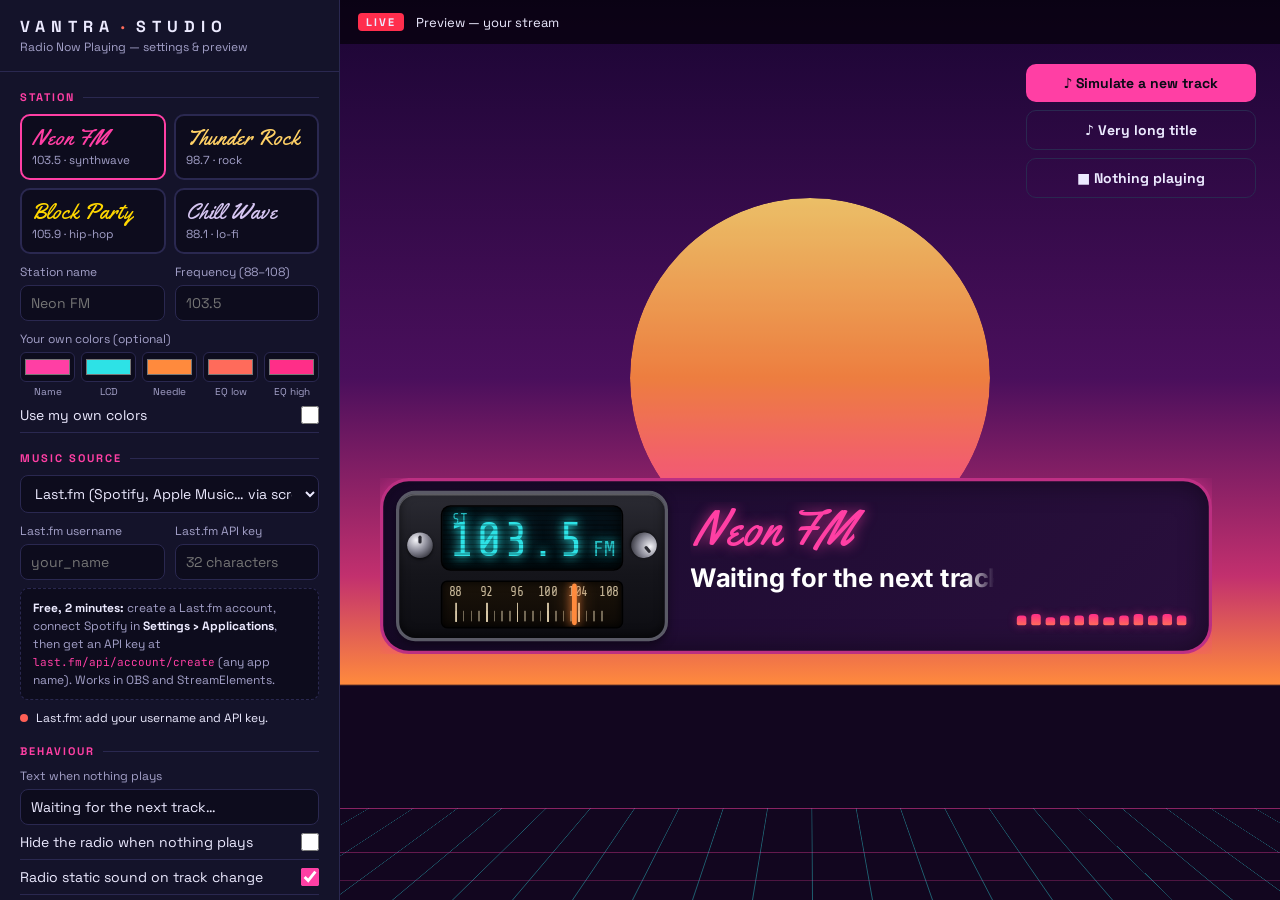
==== index.html @ 2c95bbd0 "VANTRA STUDIO Radio Now Playing: fictional FM station widget for OBS and StreamElements - 520x110 ba" ====
<!DOCTYPE html>
<html lang="en">
<head>
<meta charset="UTF-8">
<meta name="viewport" content="width=device-width, initial-scale=1.0">
<title>VANTRA STUDIO · Radio Now Playing</title>
<link href="https://fonts.googleapis.com/css2?family=Space+Grotesk:wght@400;500;700&family=JetBrains+Mono:wght@400;700&family=Yellowtail&display=swap" rel="stylesheet">
<style>
:root{--acc:#ff3fa4;--coral:#ff6b5b;--indigo:#5b4bff;--bg:#0b0a16;--panel:#14132a;--line:#2a2850;--text:#eceaff;--muted:#a3a0c8;--ok:#3ddc84;--bad:#ff5f56}
*{margin:0;padding:0;box-sizing:border-box}
html,body{height:100%;overflow:hidden}
body{background:var(--bg);color:var(--text);font-family:'Space Grotesk',system-ui,sans-serif;font-size:14px}
.layout{display:flex;height:100vh}
aside{width:340px;min-width:340px;height:100vh;display:flex;flex-direction:column;background:var(--panel);border-right:1px solid var(--line)}
.logo{padding:16px 20px;border-bottom:1px solid var(--line)}
.logo b{display:block;font-size:16px;letter-spacing:6px}.logo b span{color:var(--coral);margin:0 6px}
.logo em{font-style:normal;color:var(--muted);font-size:12px}
.scroll{flex:1;overflow-y:auto;padding:0 20px 24px;scrollbar-width:thin;scrollbar-color:var(--line) transparent}
.sec{margin-top:18px}
.sec h3{font-size:11px;letter-spacing:2px;text-transform:uppercase;color:var(--acc);margin-bottom:10px;display:flex;gap:8px;align-items:center}
.sec h3::after{content:"";flex:1;height:1px;background:var(--line)}
label{display:block;font-size:12px;color:var(--muted);margin:10px 0 5px}
input[type=text],input[type=number],input[type=password],select{width:100%;background:#0d0c1d;border:1px solid var(--line);border-radius:8px;padding:8px 10px;color:var(--text);font:inherit;outline:none}
input:focus,select:focus{border-color:var(--acc)}
.row2{display:grid;grid-template-columns:1fr 1fr;gap:10px}
.colors{display:grid;grid-template-columns:repeat(5,1fr);gap:6px}
.colors input{width:100%;height:30px;padding:2px;background:#0d0c1d;border:1px solid var(--line);border-radius:6px}
.colors small{display:block;font-size:10px;color:var(--muted);text-align:center;margin-top:3px}
.toggle{display:flex;justify-content:space-between;align-items:center;padding:8px 0;border-bottom:1px solid var(--line)}
.toggle input{width:18px;height:18px;accent-color:var(--acc)}
input[type=range]{width:100%;accent-color:var(--acc)}
.hint{font-size:12px;color:var(--muted);line-height:1.5;margin-top:8px;padding:10px 12px;border-radius:8px;background:#0d0c1d;border:1px dashed var(--line)}
.hint b{color:var(--text)}.hint code{font-family:'JetBrains Mono';font-size:11px;color:var(--acc)}
.src{display:none}.src.on{display:block}
.status{margin-top:10px;font-size:12px;display:flex;gap:8px;align-items:flex-start}
.status i{width:8px;height:8px;border-radius:50%;background:var(--muted);margin-top:4px;flex-shrink:0}
.status.ok i{background:var(--ok);box-shadow:0 0 6px var(--ok)}.status.bad i{background:var(--bad)}
.stations{display:grid;grid-template-columns:1fr 1fr;gap:8px}
.st{padding:10px;border-radius:10px;border:2px solid var(--line);background:#0d0c1d;cursor:pointer;text-align:left;color:var(--text);font:inherit}
.st b{display:block;font-family:Yellowtail,cursive;font-size:22px;font-weight:400;line-height:1.1}
.st small{color:var(--muted)}
.st.on{border-color:var(--acc)}
.btn{width:100%;margin-top:10px;padding:10px;border:0;border-radius:10px;background:var(--acc);color:#0b0a16;font:inherit;font-weight:700;cursor:pointer}
.btn.ghost{background:transparent;color:var(--text);border:1px solid var(--line)}
.url{margin-top:10px;padding:10px;border-radius:8px;background:#0d0c1d;border:1px solid var(--line);font-family:'JetBrains Mono';font-size:11px;color:var(--acc);word-break:break-all;max-height:110px;overflow:auto}
main{flex:1;position:relative;overflow:hidden;background:linear-gradient(180deg,#1a0533 0%,#4a0f5c 42%,#c2306e 64%,#ff8a3d 76%,#12061f 76.2%,#12061f 100%)}
main::before{content:"";position:absolute;left:50%;top:22%;width:360px;height:360px;transform:translateX(-50%);border-radius:50%;background:linear-gradient(180deg,#ffd36b,#ff8a3d 50%,#ff3fa4);-webkit-mask:linear-gradient(#000 78%,transparent 78%);mask:linear-gradient(#000 78%,transparent 78%);opacity:.9}
main::after{content:"";position:absolute;left:-20%;right:-20%;bottom:0;height:24%;background-image:linear-gradient(rgba(255,63,164,.5) 1px,transparent 1px),linear-gradient(90deg,rgba(45,226,230,.4) 1px,transparent 1px);background-size:60px 60px;transform:perspective(500px) rotateX(55deg);transform-origin:bottom}
.top{position:absolute;left:0;right:0;top:0;height:44px;display:flex;align-items:center;gap:12px;padding:0 18px;background:rgba(0,0,0,.6);z-index:5;font-size:13px}
.live{background:#ff2e4d;font-weight:700;font-size:11px;letter-spacing:2px;padding:2px 8px;border-radius:4px}
.wrap{position:absolute;left:40px;bottom:calc(24% + 30px);z-index:4;width:832px;height:176px}
.wrap iframe{width:520px;height:110px;border:0;transform:scale(1.6);transform-origin:0 0;background:transparent}
.tests{position:absolute;right:24px;top:64px;z-index:5;display:flex;flex-direction:column;gap:8px;width:230px}
.tests .btn{margin:0}
.toast{position:fixed;left:50%;bottom:20px;transform:translateX(-50%) translateY(80px);background:var(--panel);border:1px solid var(--acc);padding:8px 16px;border-radius:8px;transition:transform .3s;z-index:9}
.toast.show{transform:translateX(-50%)}
</style>
</head>
<body>
<div class="layout">
<aside>
  <div class="logo"><b>VANTRA<span>·</span>STUDIO</b><em>Radio Now Playing — settings & preview</em></div>
  <div class="scroll">

    <div class="sec"><h3>Station</h3>
      <div class="stations" id="stations">
        <button class="st on" data-st="neon"><b style="color:#ff3fa4">Neon FM</b><small>103.5 · synthwave</small></button>
        <button class="st" data-st="rock"><b style="color:#ffd166">Thunder Rock</b><small>98.7 · rock</small></button>
        <button class="st" data-st="hiphop"><b style="color:#ffd700">Block Party</b><small>105.9 · hip-hop</small></button>
        <button class="st" data-st="lofi"><b style="color:#d6c6f2">Chill Wave</b><small>88.1 · lo-fi</small></button>
      </div>
      <input type="hidden" data-key="station" id="station" value="neon">
      <div class="row2">
        <div><label>Station name</label><input type="text" data-key="stationName" placeholder="Neon FM"></div>
        <div><label>Frequency (88–108)</label><input type="text" data-key="frequency" placeholder="103.5"></div>
      </div>
      <label>Your own colors (optional)</label>
      <div class="colors">
        <div><input type="color" data-key="nameColor" data-optional value="#ff3fa4"><small>Name</small></div>
        <div><input type="color" data-key="lcdColor" data-optional value="#2de2e6"><small>LCD</small></div>
        <div><input type="color" data-key="needleColor" data-optional value="#ff8a3d"><small>Needle</small></div>
        <div><input type="color" data-key="eqFrom" data-optional value="#ff6b5b"><small>EQ low</small></div>
        <div><input type="color" data-key="eqTo" data-optional value="#ff2e88"><small>EQ high</small></div>
      </div>
      <div class="toggle"><span>Use my own colors</span><input type="checkbox" id="own-colors"></div>
    </div>

    <div class="sec"><h3>Music source</h3>
      <select data-key="source" id="source">
        <option value="lastfm" selected>Last.fm (Spotify, Apple Music… via scrobbling)</option>
        <option value="tuna">Tuna (OBS plugin)</option>
        <option value="streamerbot">Streamer.bot</option>
        <option value="manual">Manual text</option>
      </select>

      <div class="src" data-src="lastfm">
        <div class="row2">
          <div><label>Last.fm username</label><input type="text" data-key="lastfmUser" placeholder="your_name"></div>
          <div><label>Last.fm API key</label><input type="password" data-key="lastfmKey" placeholder="32 characters"></div>
        </div>
        <div class="hint"><b>Free, 2 minutes:</b> create a Last.fm account, connect Spotify in <b>Settings › Applications</b>, then get an API key at <code>last.fm/api/account/create</code> (any app name). Works in OBS and StreamElements.</div>
      </div>
      <div class="src" data-src="tuna">
        <label>Tuna web server port</label><input type="number" data-key="tunaPort" value="1608">
        <div class="hint">Install the free <b>Tuna</b> plugin for OBS, choose your player (Spotify, YouTube Music…), and turn on its <b>web server</b> (port <code>1608</code>). Works when OBS runs on the same PC.</div>
      </div>
      <div class="src" data-src="streamerbot">
        <label>Streamer.bot WebSocket address</label><input type="text" data-key="streamerbotUrl" value="ws://127.0.0.1:8080/">
        <div class="hint">Turn on <b>Servers › WebSocket Server</b> in Streamer.bot. In your "song changed" action, add a C# line:<br><code>CPH.WebsocketBroadcastJson("{\"title\":\"...\",\"artist\":\"...\"}");</code></div>
      </div>
      <div class="src" data-src="manual">
        <label>Title</label><input type="text" data-key="manualTitle" value="Midnight Drive">
        <label>Artist</label><input type="text" data-key="manualArtist" value="Vantra Studio">
        <div class="hint">Type what's playing. Change it any time: the radio tunes to the new title.</div>
      </div>
      <div class="status" id="status"><i></i><span>Preview ready.</span></div>
    </div>

    <div class="sec"><h3>Behaviour</h3>
      <label>Text when nothing plays</label><input type="text" data-key="idleText" value="Waiting for the next track…">
      <div class="toggle"><span>Hide the radio when nothing plays</span><input type="checkbox" data-key="hideWhenIdle"></div>
      <div class="toggle"><span>Radio static sound on track change</span><input type="checkbox" data-key="staticSound" checked></div>
      <label>Static volume</label><input type="range" data-key="staticVolume" min="0" max="100" value="30">
      <label>Scrolling speed for long titles</label><input type="range" data-key="scrollSpeed" min="15" max="90" value="40">
      <label>Check for a new track every (seconds)</label><input type="number" data-key="pollSeconds" value="8" min="3">
    </div>

    <div class="sec"><h3>Add it to OBS</h3>
      <div class="url" id="url">…</div>
      <button class="btn" id="copy">Copy the OBS link</button>
      <div class="hint">OBS › <b>+</b> › <b>Browser</b> › paste the link › Width <b>520</b>, Height <b>110</b> (or 1040 × 220 for a sharper, bigger banner — it scales by itself).<br>StreamElements users: see <b>HOW-TO-USE.html</b>.</div>
    </div>
  </div>
</aside>

<main>
  <div class="top"><span class="live">LIVE</span><span>Preview — your stream</span></div>
  <div class="tests">
    <button class="btn" id="t-next">♪ Simulate a new track</button>
    <button class="btn ghost" id="t-long">♪ Very long title</button>
    <button class="btn ghost" id="t-idle">■ Nothing playing</button>
  </div>
  <div class="wrap"><iframe id="frame" src="widget/index.html" title="Radio preview"></iframe></div>
</main>
</div>
<div class="toast" id="toast"></div>

<script>
const frame = document.getElementById('frame');
const send = m => { try { frame.contentWindow.postMessage(m, '*'); } catch (_) {} };
const controls = [...document.querySelectorAll('[data-key]')];
const val = el => el.type === 'checkbox' ? el.checked : (el.type === 'number' || el.type === 'range') ? +el.value : el.value;
const INITIAL = Object.fromEntries(controls.map(el => [el.dataset.key, val(el)]));
const ownColors = document.getElementById('own-colors');

function config() {
  const c = Object.fromEntries(controls.map(el => [el.dataset.key, val(el)]));
  if (!ownColors.checked) ['nameColor', 'lcdColor', 'needleColor', 'eqFrom', 'eqTo'].forEach(k => c[k] = '');
  return c;
}

function push() {
  const src = document.getElementById('source').value;
  document.querySelectorAll('.src').forEach(s => s.classList.toggle('on', s.dataset.src === src));
  send({ type: 'cmd:config', config: config() });
  updateUrl();
}

controls.forEach(el => el.addEventListener(el.type === 'checkbox' || el.tagName === 'SELECT' || el.type === 'color' ? 'change' : 'input', push));
ownColors.addEventListener('change', push);
document.querySelectorAll('.st').forEach(b => b.addEventListener('click', () => {
  document.querySelectorAll('.st').forEach(x => x.classList.toggle('on', x === b));
  document.getElementById('station').value = b.dataset.st;
  push();
}));

window.addEventListener('message', ({ data }) => {
  if (data?.type === 'radio:ready') push();
  if (data?.type === 'radio:status') {
    const s = document.getElementById('status');
    s.className = 'status ' + (data.ok ? 'ok' : 'bad');
    s.querySelector('span').textContent = data.msg;
  }
});

const DEMO = [['Neon Heartbeat', 'Laser Coast'], ['Midnight Drive', 'Vantra Studio'], ['Ocean Avenue', 'Sunset Riders'], ['Glass City Lights', 'Nova & The Palms']];
let di = 0;
document.getElementById('t-next').onclick = () => { di = (di + 1) % DEMO.length; send({ type: 'cmd:track', title: DEMO[di][0], artist: DEMO[di][1] }); };
document.getElementById('t-long').onclick = () => send({ type: 'cmd:track', title: 'Ocean Boulevard Sunset (Extended Night Drive Mix) [Remastered]', artist: 'The Palm Street Collective feat. Laser Coast' });
document.getElementById('t-idle').onclick = () => send({ type: 'cmd:idle' });

function widgetBase() {
  const here = location.href.split(/[?#]/)[0].replace(/index\.html$/, '');
  return (here.endsWith('/') ? here : here + '/') + 'widget/index.html';
}
function updateUrl() {
  const c = config(), q = new URLSearchParams();
  Object.keys(c).forEach(k => { if (c[k] !== INITIAL[k] && !(c[k] === '' && !INITIAL[k])) q.set(k, String(c[k])); });
  if (!ownColors.checked) ['nameColor', 'lcdColor', 'needleColor', 'eqFrom', 'eqTo'].forEach(k => q.delete(k));
  if (!q.has('source')) q.set('source', c.source);
  document.getElementById('url').textContent = widgetBase() + '?' + q;
}
document.getElementById('copy').onclick = () => {
  const t = document.getElementById('url').textContent;
  const ok = () => toast('OBS link copied!');
  if (navigator.clipboard?.writeText) navigator.clipboard.writeText(t).then(ok, () => toast('Select the link and copy it manually'));
  else toast('Select the link and copy it manually');
};
function toast(m) { const t = document.getElementById('toast'); t.textContent = m; t.classList.add('show'); setTimeout(() => t.classList.remove('show'), 2200); }
frame.addEventListener('load', () => setTimeout(push, 80));
push();
</script>
</body>
</html>
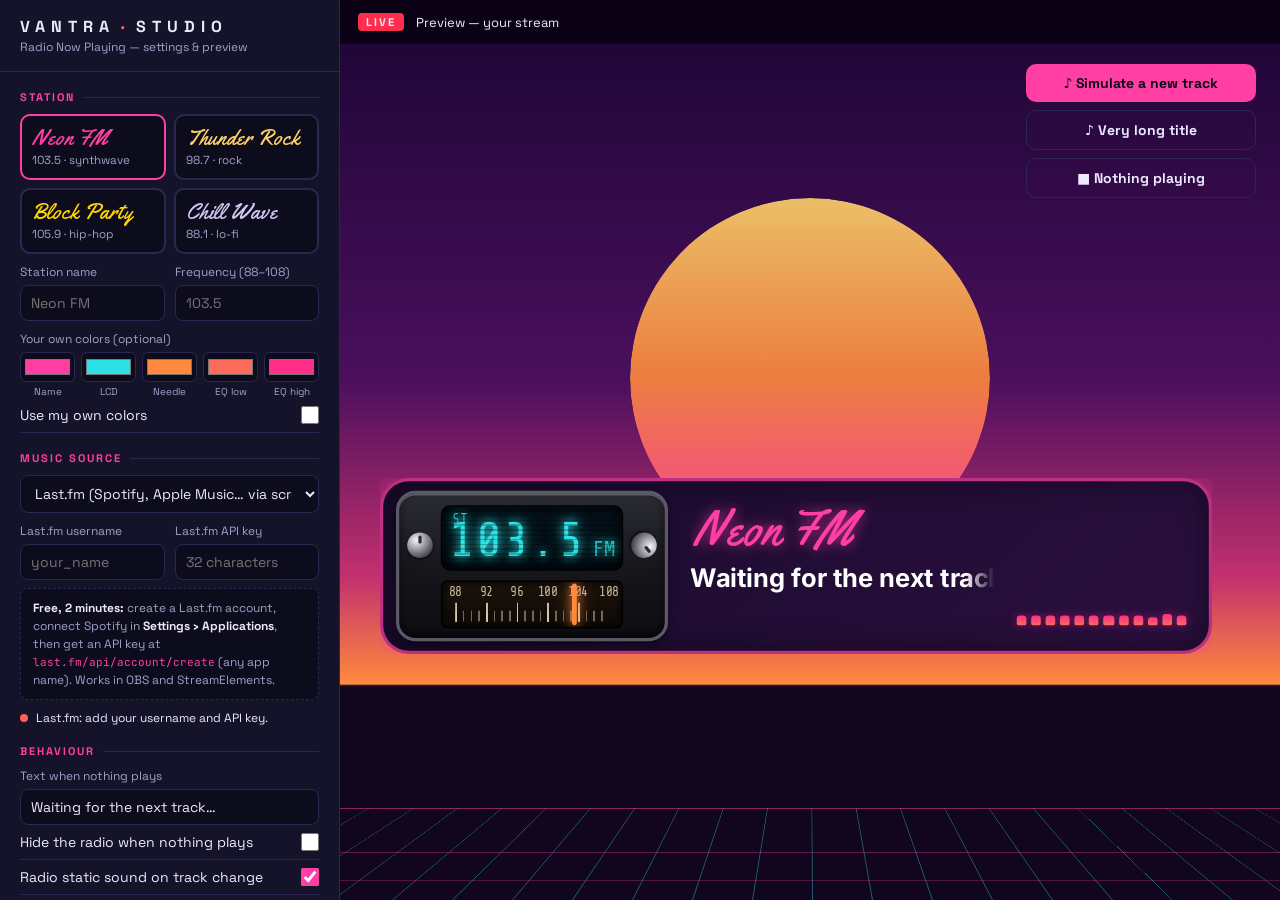
==== commit 393720ec: "Add preview-standalone.html: configurator with the radio embedded, no account needed Co-Authored-By:" ====
--- a/index.html
+++ b/index.html
@@ -184,7 +184,7 @@
 });
 
 const DEMO = [['Neon Heartbeat', 'Laser Coast'], ['Midnight Drive', 'Vantra Studio'], ['Ocean Avenue', 'Sunset Riders'], ['Glass City Lights', 'Nova & The Palms']];
-let di = 0;
+let di = -1;
 document.getElementById('t-next').onclick = () => { di = (di + 1) % DEMO.length; send({ type: 'cmd:track', title: DEMO[di][0], artist: DEMO[di][1] }); };
 document.getElementById('t-long').onclick = () => send({ type: 'cmd:track', title: 'Ocean Boulevard Sunset (Extended Night Drive Mix) [Remastered]', artist: 'The Palm Street Collective feat. Laser Coast' });
 document.getElementById('t-idle').onclick = () => send({ type: 'cmd:idle' });
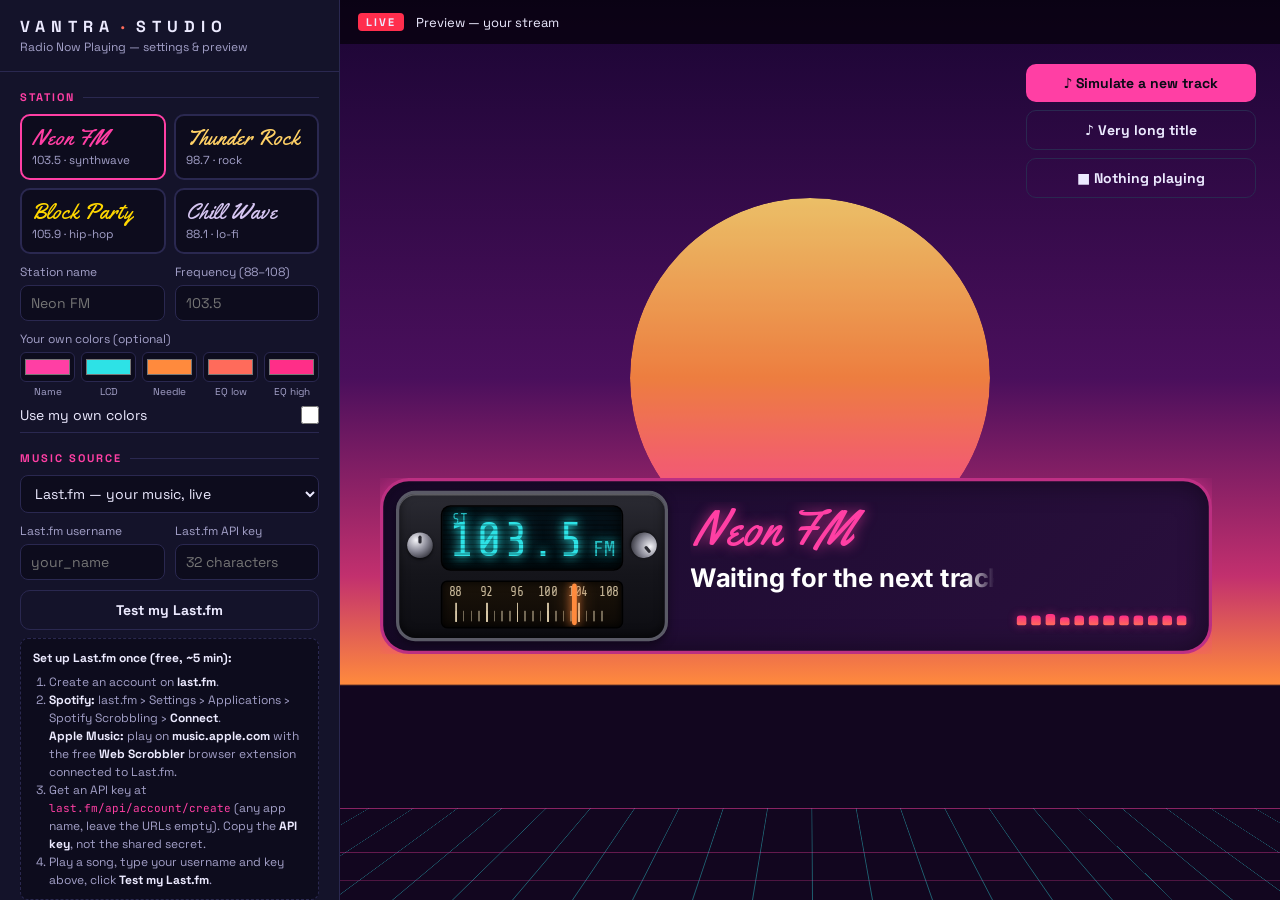
==== commit d951f451: "Last.fm only: drop Tuna and Streamer.bot, keep manual text - Clear messages for Last.fm errors (user" ====
--- a/index.html
+++ b/index.html
@@ -87,26 +87,25 @@
 
     <div class="sec"><h3>Music source</h3>
       <select data-key="source" id="source">
-        <option value="lastfm" selected>Last.fm (Spotify, Apple Music… via scrobbling)</option>
-        <option value="tuna">Tuna (OBS plugin)</option>
-        <option value="streamerbot">Streamer.bot</option>
-        <option value="manual">Manual text</option>
+        <option value="lastfm" selected>Last.fm — your music, live</option>
+        <option value="manual">Manual text (no account)</option>
       </select>
 
       <div class="src" data-src="lastfm">
         <div class="row2">
-          <div><label>Last.fm username</label><input type="text" data-key="lastfmUser" placeholder="your_name"></div>
-          <div><label>Last.fm API key</label><input type="password" data-key="lastfmKey" placeholder="32 characters"></div>
+          <div><label>Last.fm username</label><input type="text" data-key="lastfmUser" id="lfm-user" placeholder="your_name" autocomplete="off" spellcheck="false"></div>
+          <div><label>Last.fm API key</label><input type="password" data-key="lastfmKey" id="lfm-key" placeholder="32 characters" autocomplete="off"></div>
         </div>
-        <div class="hint"><b>Free, 2 minutes:</b> create a Last.fm account, connect Spotify in <b>Settings › Applications</b>, then get an API key at <code>last.fm/api/account/create</code> (any app name). Works in OBS and StreamElements.</div>
-      </div>
-      <div class="src" data-src="tuna">
-        <label>Tuna web server port</label><input type="number" data-key="tunaPort" value="1608">
-        <div class="hint">Install the free <b>Tuna</b> plugin for OBS, choose your player (Spotify, YouTube Music…), and turn on its <b>web server</b> (port <code>1608</code>). Works when OBS runs on the same PC.</div>
-      </div>
-      <div class="src" data-src="streamerbot">
-        <label>Streamer.bot WebSocket address</label><input type="text" data-key="streamerbotUrl" value="ws://127.0.0.1:8080/">
-        <div class="hint">Turn on <b>Servers › WebSocket Server</b> in Streamer.bot. In your "song changed" action, add a C# line:<br><code>CPH.WebsocketBroadcastJson("{\"title\":\"...\",\"artist\":\"...\"}");</code></div>
+        <button class="btn ghost" id="lfm-test" type="button">Test my Last.fm</button>
+        <div class="status" id="lfm-result" style="display:none"><i></i><span></span></div>
+        <div class="hint"><b>Set up Last.fm once (free, ~5 min):</b>
+          <ol style="margin:6px 0 0 16px">
+            <li>Create an account on <b>last.fm</b>.</li>
+            <li><b>Spotify:</b> last.fm › Settings › Applications › Spotify Scrobbling › <b>Connect</b>.<br><b>Apple Music:</b> play on <b>music.apple.com</b> with the free <b>Web Scrobbler</b> browser extension connected to Last.fm.</li>
+            <li>Get an API key at <code>last.fm/api/account/create</code> (any app name, leave the URLs empty). Copy the <b>API key</b>, not the shared secret.</li>
+            <li>Play a song, type your username and key above, click <b>Test my Last.fm</b>.</li>
+          </ol>
+        </div>
       </div>
       <div class="src" data-src="manual">
         <label>Title</label><input type="text" data-key="manualTitle" value="Midnight Drive">
@@ -117,12 +116,17 @@
     </div>
 
     <div class="sec"><h3>Behaviour</h3>
-      <label>Text when nothing plays</label><input type="text" data-key="idleText" value="Waiting for the next track…">
-      <div class="toggle"><span>Hide the radio when nothing plays</span><input type="checkbox" data-key="hideWhenIdle"></div>
+      <label>When nothing plays</label>
+      <select data-key="idleMode">
+        <option value="message" selected>Show a message</option>
+        <option value="last">Show the last track played</option>
+        <option value="hide">Hide the radio</option>
+      </select>
+      <label>Message when nothing plays</label><input type="text" data-key="idleText" value="Waiting for the next track…">
       <div class="toggle"><span>Radio static sound on track change</span><input type="checkbox" data-key="staticSound" checked></div>
       <label>Static volume</label><input type="range" data-key="staticVolume" min="0" max="100" value="30">
       <label>Scrolling speed for long titles</label><input type="range" data-key="scrollSpeed" min="15" max="90" value="40">
-      <label>Check for a new track every (seconds)</label><input type="number" data-key="pollSeconds" value="8" min="3">
+      <label>Check Last.fm every (seconds)</label><input type="number" data-key="pollSeconds" value="8" min="4">
     </div>
 
     <div class="sec"><h3>Add it to OBS</h3>
@@ -208,6 +212,27 @@
 };
 function toast(m) { const t = document.getElementById('toast'); t.textContent = m; t.classList.add('show'); setTimeout(() => t.classList.remove('show'), 2200); }
 frame.addEventListener('load', () => setTimeout(push, 80));
+
+// "Test my Last.fm": asks Last.fm directly and explains the answer in plain words
+const LFM_ERR = { 6: 'Username not found: check the spelling.', 10: 'Invalid API key: copy the 32-character "API key" again (not the shared secret).', 17: 'Your listening history is private: untick "Hide recent listening information" in Last.fm privacy settings.', 26: 'This API key was suspended: create a new one.', 29: 'Too many checks: wait a minute.' };
+document.getElementById('lfm-test').onclick = async () => {
+  const box = document.getElementById('lfm-result'), out = box.querySelector('span');
+  const say = (ok, msg) => { box.style.display = 'flex'; box.className = 'status ' + (ok ? 'ok' : 'bad'); out.textContent = msg; };
+  const user = document.getElementById('lfm-user').value.trim(), key = document.getElementById('lfm-key').value.trim();
+  if (!user || !key) return say(false, 'Type your Last.fm username and API key first.');
+  if (!/^[0-9a-f]{32}$/i.test(key)) return say(false, 'An API key has 32 letters and numbers. Check you copied the "API key", not the shared secret.');
+  say(true, 'Asking Last.fm…');
+  try {
+    const r = await fetch(`https://ws.audioscrobbler.com/2.0/?method=user.getrecenttracks&limit=1&format=json&user=${encodeURIComponent(user)}&api_key=${encodeURIComponent(key)}`, { cache: 'no-store' });
+    const d = await r.json();
+    if (d.error) return say(false, LFM_ERR[d.error] || ('Last.fm says: ' + d.message));
+    const t = [].concat(d?.recenttracks?.track || [])[0];
+    if (!t) return say(true, 'Connected! No track in your history yet: play a song on Spotify and test again.');
+    const name = `${t.name} — ${t.artist?.['#text'] || ''}`;
+    if (t['@attr']?.nowplaying === 'true') say(true, `It works! Now playing: ${name}`);
+    else say(true, `Connected, but nothing is playing right now. Last track: ${name}. Start a song (check Spotify isn't in a private session) and test again.`);
+  } catch (_) { say(false, 'Could not reach Last.fm. Check your internet connection and try again.'); }
+};
 push();
 </script>
 </body>
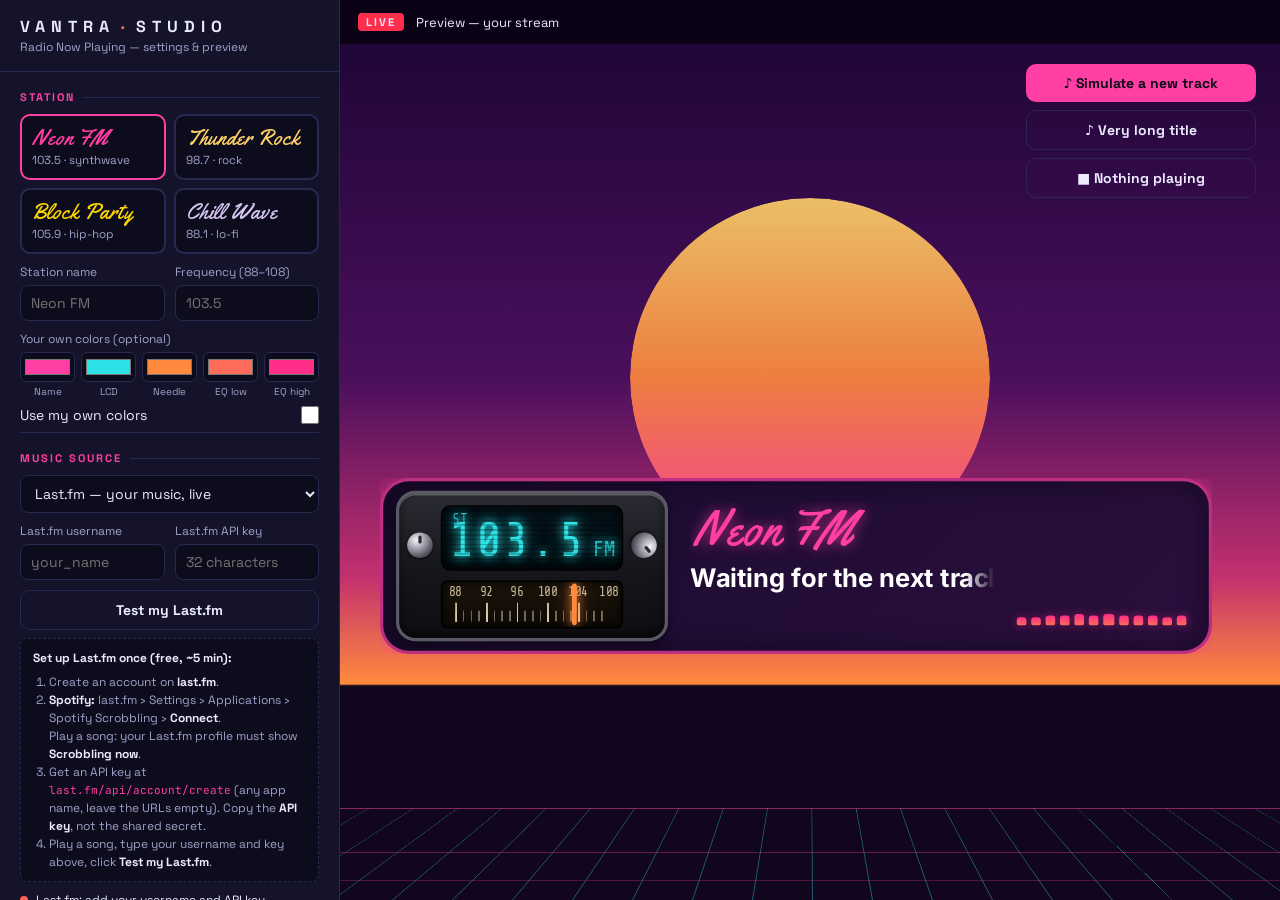
==== commit 4b23be91: "Last.fm only: remove Apple Music / Web Scrobbler mentions Co-Authored-By: Claude Opus 5.5 <noreply@a" ====
--- a/index.html
+++ b/index.html
@@ -101,7 +101,7 @@
         <div class="hint"><b>Set up Last.fm once (free, ~5 min):</b>
           <ol style="margin:6px 0 0 16px">
             <li>Create an account on <b>last.fm</b>.</li>
-            <li><b>Spotify:</b> last.fm › Settings › Applications › Spotify Scrobbling › <b>Connect</b>.<br><b>Apple Music:</b> play on <b>music.apple.com</b> with the free <b>Web Scrobbler</b> browser extension connected to Last.fm.</li>
+            <li><b>Spotify:</b> last.fm › Settings › Applications › Spotify Scrobbling › <b>Connect</b>.<br>Play a song: your Last.fm profile must show <b>Scrobbling now</b>.</li>
             <li>Get an API key at <code>last.fm/api/account/create</code> (any app name, leave the URLs empty). Copy the <b>API key</b>, not the shared secret.</li>
             <li>Play a song, type your username and key above, click <b>Test my Last.fm</b>.</li>
           </ol>
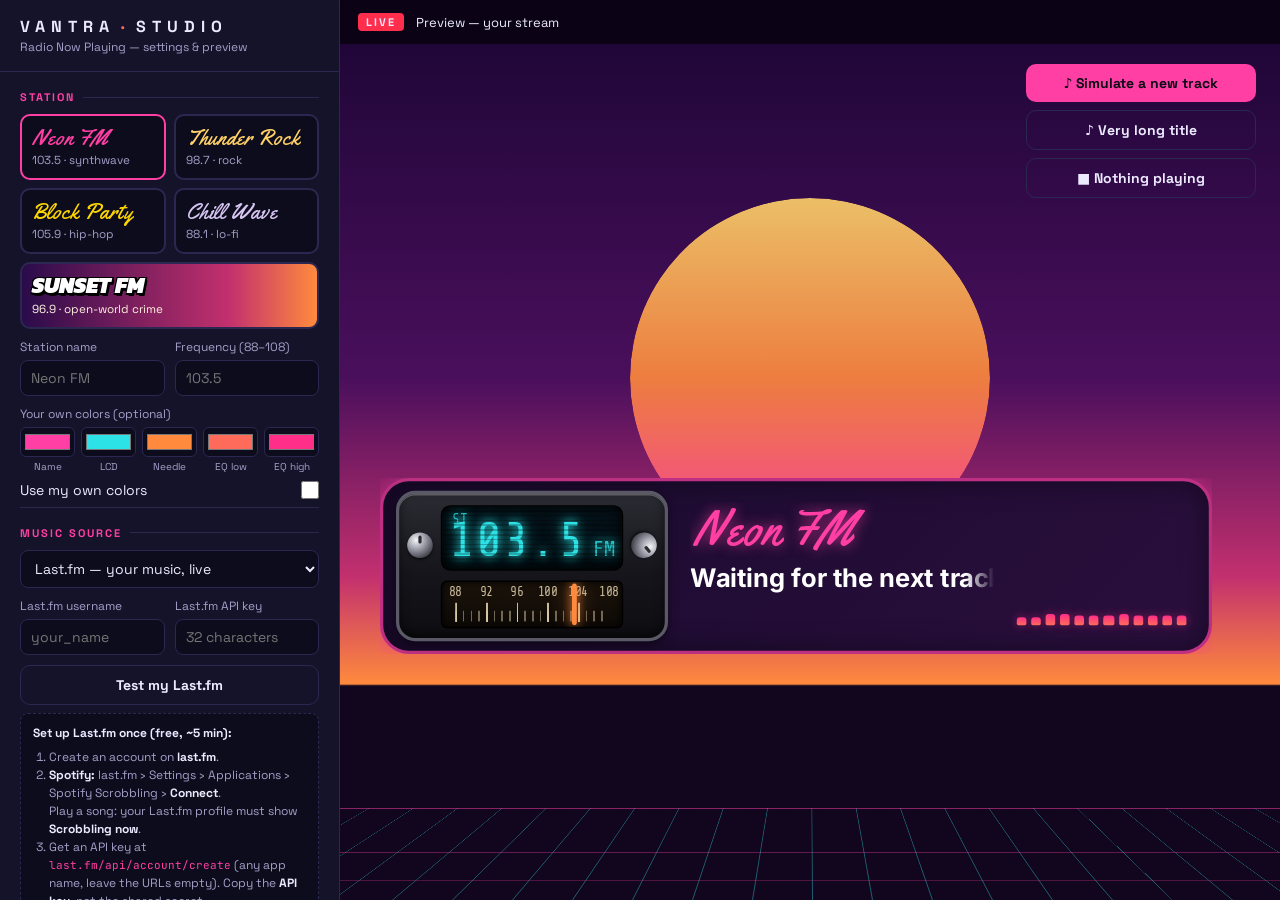
==== commit 7f263232: "Add SUNSET FM station: sunset sky, palm trees, bold outlined logo (picture, no font file) Co-Authore" ====
--- a/index.html
+++ b/index.html
@@ -4,7 +4,7 @@
 <meta charset="UTF-8">
 <meta name="viewport" content="width=device-width, initial-scale=1.0">
 <title>VANTRA STUDIO · Radio Now Playing</title>
-<link href="https://fonts.googleapis.com/css2?family=Space+Grotesk:wght@400;500;700&family=JetBrains+Mono:wght@400;700&family=Yellowtail&display=swap" rel="stylesheet">
+<link href="https://fonts.googleapis.com/css2?family=Space+Grotesk:wght@400;500;700&family=JetBrains+Mono:wght@400;700&family=Yellowtail&family=Kanit:ital,wght@1,900&display=swap" rel="stylesheet">
 <style>
 :root{--acc:#ff3fa4;--coral:#ff6b5b;--indigo:#5b4bff;--bg:#0b0a16;--panel:#14132a;--line:#2a2850;--text:#eceaff;--muted:#a3a0c8;--ok:#3ddc84;--bad:#ff5f56}
 *{margin:0;padding:0;box-sizing:border-box}
@@ -40,6 +40,9 @@
 .st b{display:block;font-family:Yellowtail,cursive;font-size:22px;font-weight:400;line-height:1.1}
 .st small{color:var(--muted)}
 .st.on{border-color:var(--acc)}
+.st-sunset{grid-column:1/-1;background:linear-gradient(90deg,#2a0b4a,#c2306e 70%,#ff8a3d)}
+.st-sunset b{font-family:Kanit,sans-serif;font-style:italic;font-weight:900;font-size:22px;color:#fff;text-shadow:-1.5px -1.5px 0 #000,1.5px -1.5px 0 #000,-1.5px 1.5px 0 #000,1.5px 1.5px 0 #000,2px 3px 0 #000}
+.st-sunset small{color:#fff3e0}
 .btn{width:100%;margin-top:10px;padding:10px;border:0;border-radius:10px;background:var(--acc);color:#0b0a16;font:inherit;font-weight:700;cursor:pointer}
 .btn.ghost{background:transparent;color:var(--text);border:1px solid var(--line)}
 .url{margin-top:10px;padding:10px;border-radius:8px;background:#0d0c1d;border:1px solid var(--line);font-family:'JetBrains Mono';font-size:11px;color:var(--acc);word-break:break-all;max-height:110px;overflow:auto}
@@ -68,6 +71,7 @@
         <button class="st" data-st="rock"><b style="color:#ffd166">Thunder Rock</b><small>98.7 · rock</small></button>
         <button class="st" data-st="hiphop"><b style="color:#ffd700">Block Party</b><small>105.9 · hip-hop</small></button>
         <button class="st" data-st="lofi"><b style="color:#d6c6f2">Chill Wave</b><small>88.1 · lo-fi</small></button>
+        <button class="st st-sunset" data-st="sunset"><b>SUNSET FM</b><small>96.9 · open-world crime</small></button>
       </div>
       <input type="hidden" data-key="station" id="station" value="neon">
       <div class="row2">
